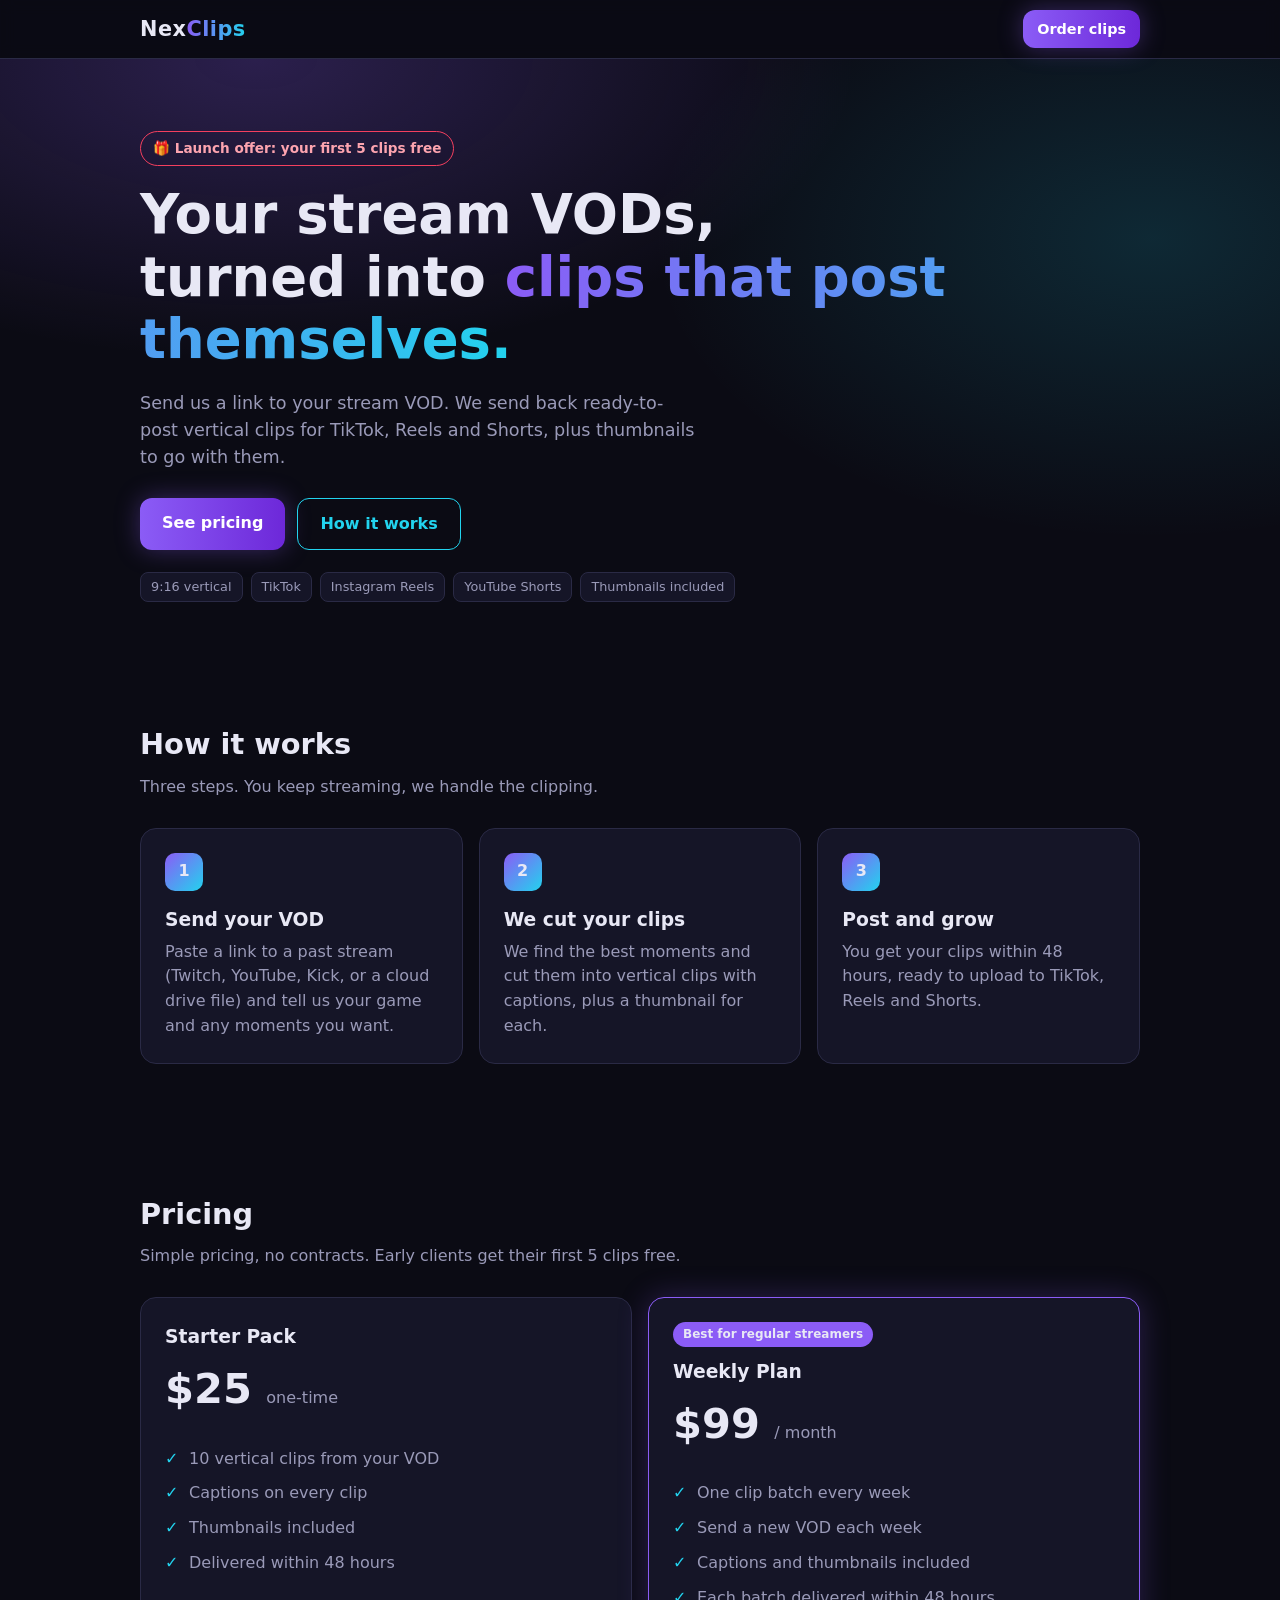
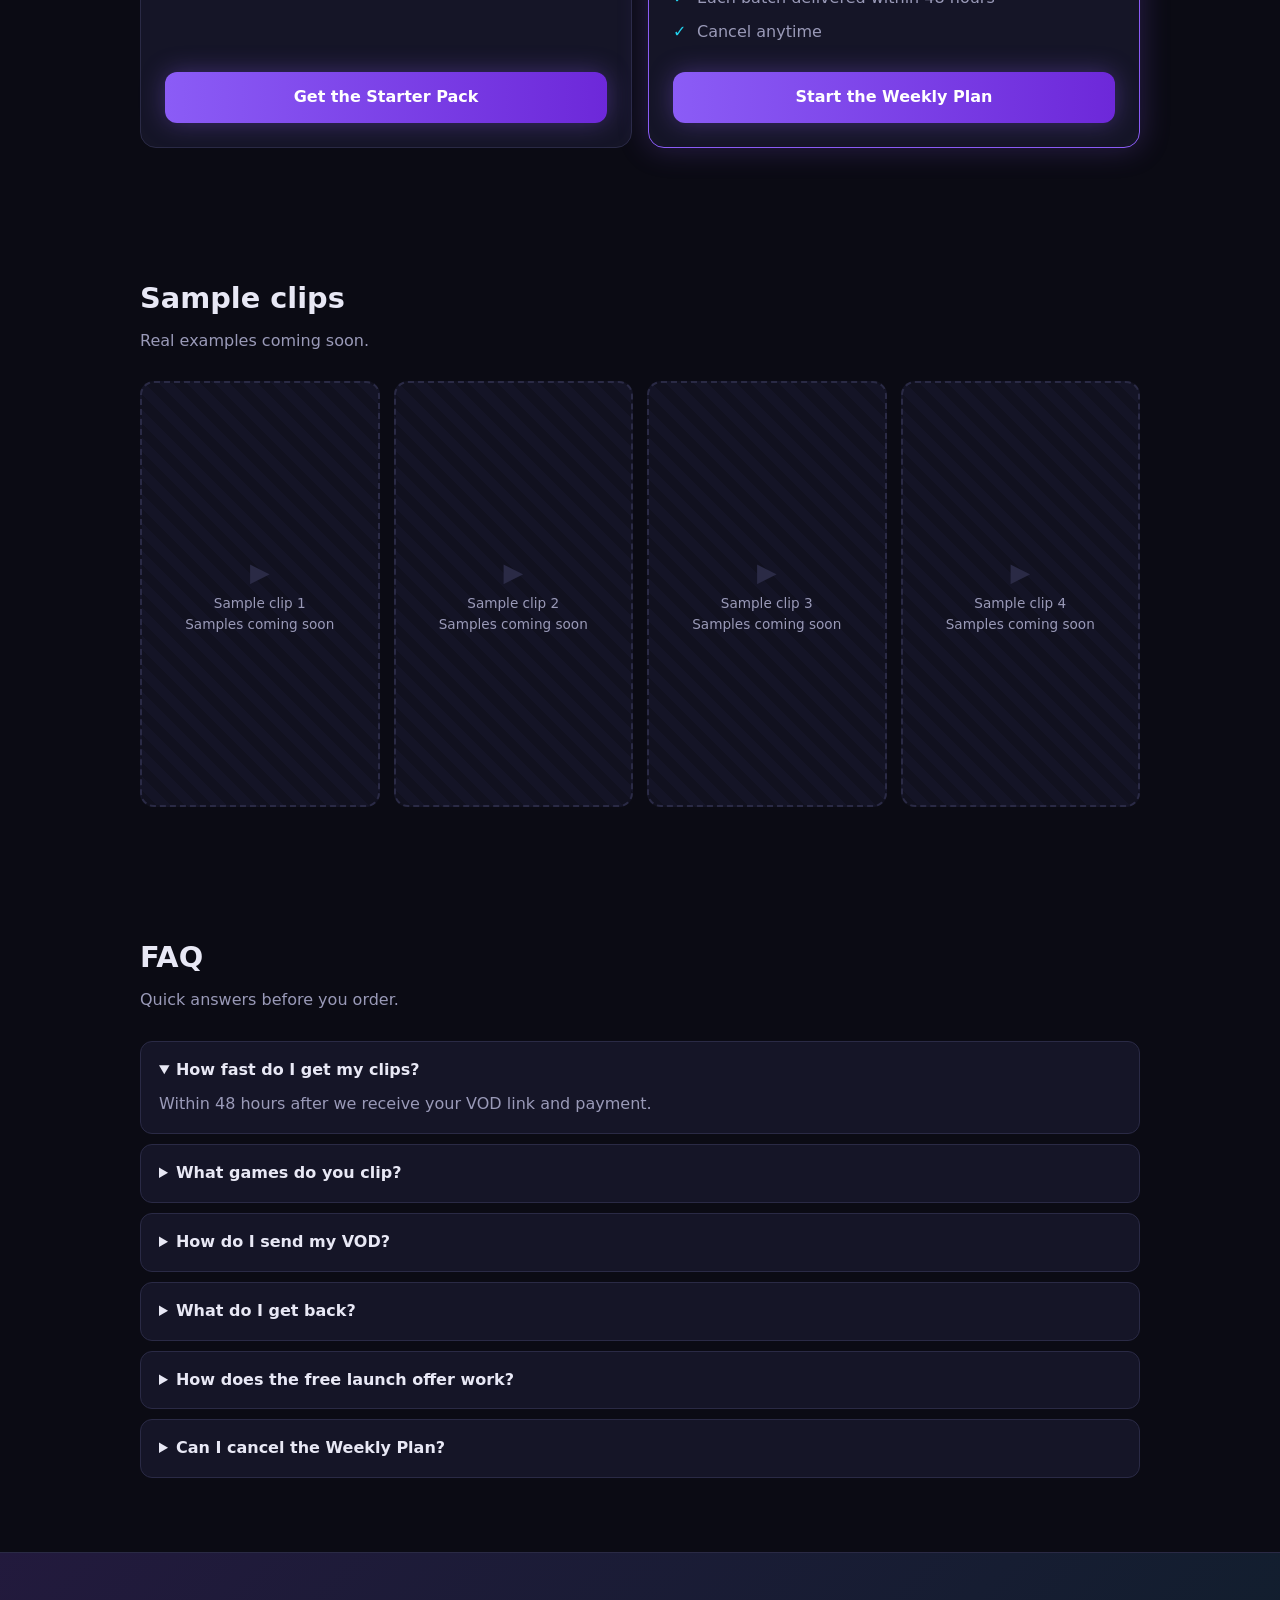
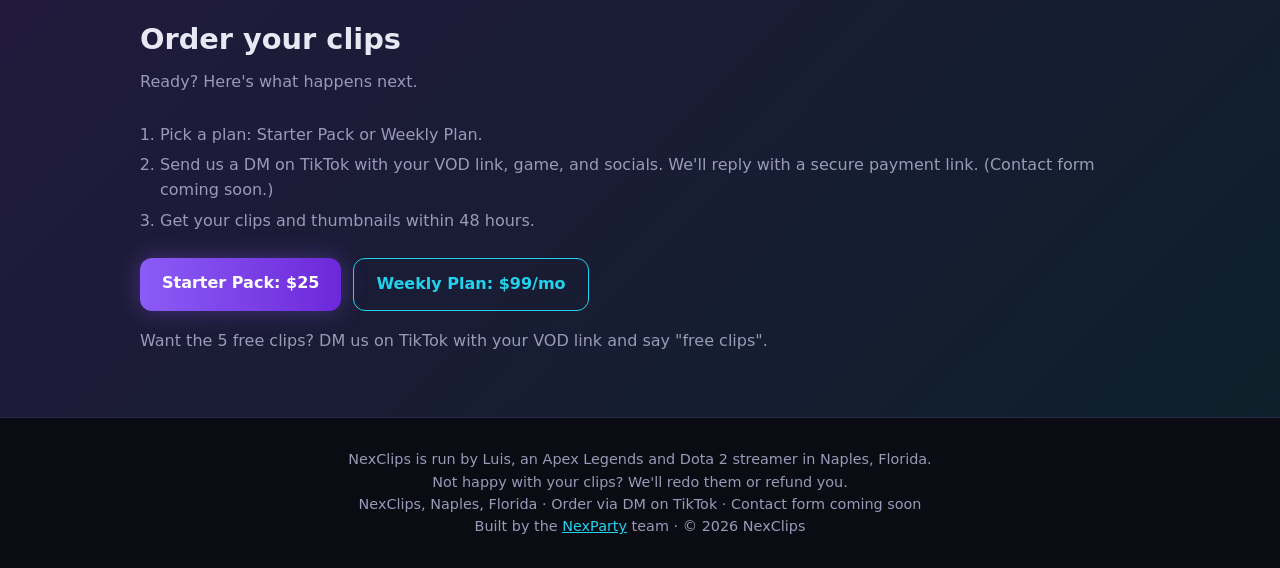
==== index.html @ 3d49427e "Add NexClips landing page" ====
<!DOCTYPE html>
<html lang="en">
<head>
<meta charset="UTF-8">
<meta name="viewport" content="width=device-width, initial-scale=1">
<title>NexClips – Stream VODs into Ready-to-Post Clips</title>
<meta name="description" content="Send your stream VOD, get vertical TikTok, Reels and Shorts clips plus thumbnails. Starter pack $25 for 10 clips.">
<style>
:root{--bg:#0b0b14;--card:#151527;--line:#2a2a45;--txt:#e8e8f5;--mut:#9a9ab8;--a1:#8b5cf6;--a2:#22d3ee;--a3:#f43f5e}
*{box-sizing:border-box;margin:0;padding:0}
html{scroll-behavior:smooth}
body{background:var(--bg);color:var(--txt);font-family:system-ui,-apple-system,"Segoe UI",Roboto,sans-serif;line-height:1.55}
a{color:var(--a2)}
.wrap{max-width:1040px;margin:0 auto;padding:0 20px}
nav{position:sticky;top:0;z-index:10;background:rgba(11,11,20,.85);backdrop-filter:blur(8px);border-bottom:1px solid var(--line)}
nav .wrap{display:flex;align-items:center;justify-content:space-between;height:58px}
.logo{font-weight:900;font-size:1.3rem;letter-spacing:.5px;text-decoration:none;color:var(--txt)}
.logo span{background:linear-gradient(90deg,var(--a1),var(--a2));-webkit-background-clip:text;background-clip:text;color:transparent}
.btn{display:inline-block;padding:13px 22px;border-radius:12px;font-weight:700;text-decoration:none;color:#fff;background:linear-gradient(90deg,var(--a1),#6d28d9);box-shadow:0 0 24px rgba(139,92,246,.35);transition:transform .15s}
.btn:hover{transform:translateY(-2px)}
.btn.alt{background:transparent;border:1px solid var(--a2);color:var(--a2);box-shadow:none}
.btn.sm{padding:8px 14px;font-size:.9rem}
section{padding:64px 0}
h1{font-size:2.3rem;line-height:1.15;font-weight:900}
h2{font-size:1.8rem;font-weight:800;margin-bottom:8px}
.sub{color:var(--mut);margin-bottom:28px}
.grad{background:linear-gradient(90deg,var(--a1),var(--a2));-webkit-background-clip:text;background-clip:text;color:transparent}
.hero{padding:72px 0 56px;background:radial-gradient(600px 300px at 20% 0%,rgba(139,92,246,.25),transparent),radial-gradient(500px 300px at 90% 30%,rgba(34,211,238,.15),transparent)}
.hero p{color:var(--mut);font-size:1.1rem;margin:18px 0 26px;max-width:560px}
.hero .ctas{display:flex;flex-wrap:wrap;gap:12px}
.promo{display:inline-block;margin-bottom:18px;padding:6px 12px;border-radius:999px;border:1px solid var(--a3);color:#fda4af;font-size:.85rem;font-weight:600}
.tags{margin-top:22px;display:flex;flex-wrap:wrap;gap:8px}
.tags span{font-size:.8rem;padding:4px 10px;border-radius:8px;background:var(--card);border:1px solid var(--line);color:var(--mut)}
.grid{display:grid;gap:16px;grid-template-columns:1fr}
.card{background:var(--card);border:1px solid var(--line);border-radius:16px;padding:24px}
.step .n{width:38px;height:38px;border-radius:10px;display:grid;place-items:center;font-weight:900;background:linear-gradient(135deg,var(--a1),var(--a2));margin-bottom:14px}
.step h3{margin-bottom:6px}
.step p{color:var(--mut)}
.price{display:flex;flex-direction:column}
.price.feat{border-color:var(--a1);box-shadow:0 0 30px rgba(139,92,246,.25)}
.price .badge{align-self:flex-start;font-size:.75rem;font-weight:700;padding:3px 10px;border-radius:999px;background:var(--a1);margin-bottom:10px}
.price .amt{font-size:2.6rem;font-weight:900;margin:6px 0}
.price .amt small{font-size:1rem;color:var(--mut);font-weight:500}
.price ul{list-style:none;margin:14px 0 22px;color:var(--mut);flex:1}
.price li{padding:5px 0 5px 24px;position:relative}
.price li:before{content:"✓";position:absolute;left:0;color:var(--a2);font-weight:900}
.price .btn{text-align:center}
.ph-note{border:1px dashed var(--a3);color:#fda4af;border-radius:12px;padding:12px 16px;font-size:.9rem;margin-bottom:20px}
.clips{display:grid;grid-template-columns:repeat(2,1fr);gap:14px}
.clip{aspect-ratio:9/16;border:2px dashed var(--line);border-radius:14px;display:grid;place-items:center;text-align:center;color:var(--mut);font-size:.85rem;padding:10px;background:repeating-linear-gradient(45deg,#11111f,#11111f 10px,#141426 10px,#141426 20px)}
.clip b{display:block;font-size:1.6rem;color:var(--line)}
details{background:var(--card);border:1px solid var(--line);border-radius:12px;padding:16px 18px;margin-bottom:10px}
summary{cursor:pointer;font-weight:700}
details p{color:var(--mut);margin-top:10px}
.order{background:linear-gradient(135deg,rgba(139,92,246,.18),rgba(34,211,238,.10));border-top:1px solid var(--line);border-bottom:1px solid var(--line)}
.order ol{margin:0 0 24px 20px;color:var(--mut)}
.order ol li{margin:6px 0}
.order .ctas{display:flex;flex-wrap:wrap;gap:12px;margin-bottom:18px}
footer{padding:30px 0;color:var(--mut);font-size:.9rem;text-align:center}
@media(min-width:720px){
 h1{font-size:3.4rem}
 .grid.three{grid-template-columns:repeat(3,1fr)}
 .grid.two{grid-template-columns:repeat(2,1fr)}
 .clips{grid-template-columns:repeat(4,1fr)}
}
</style>
</head>
<body>

<nav><div class="wrap">
  <a class="logo" href="#">Nex<span>Clips</span></a>
  <a class="btn sm" href="#order">Order clips</a>
</div></nav>

<header class="hero"><div class="wrap">
  <div class="promo">🎁 Launch offer: your first 5 clips free</div>
  <h1>Your stream VODs,<br>turned into <span class="grad">clips that post themselves.</span></h1>
  <p>Send us a link to your stream VOD. We send back ready-to-post vertical clips for TikTok, Reels and Shorts, plus thumbnails to go with them.</p>
  <div class="ctas">
    <a class="btn" href="#pricing">See pricing</a>
    <a class="btn alt" href="#how">How it works</a>
  </div>
  <div class="tags"><span>9:16 vertical</span><span>TikTok</span><span>Instagram Reels</span><span>YouTube Shorts</span><span>Thumbnails included</span></div>
</div></header>

<section id="how"><div class="wrap">
  <h2>How it works</h2>
  <p class="sub">Three steps. You keep streaming, we handle the clipping.</p>
  <div class="grid three">
    <div class="card step"><div class="n">1</div><h3>Send your VOD</h3><p>Paste a link to a past stream (Twitch, YouTube, Kick, or a cloud drive file) and tell us your game and any moments you want.</p></div>
    <div class="card step"><div class="n">2</div><h3>We cut your clips</h3><p>We find the best moments and cut them into vertical clips with captions, plus a thumbnail for each.</p></div>
    <div class="card step"><div class="n">3</div><h3>Post and grow</h3><p>You get your clips within 48 hours, ready to upload to TikTok, Reels and Shorts.</p></div>
  </div>
</div></section>

<section id="pricing"><div class="wrap">
  <h2>Pricing</h2>
  <p class="sub">Simple pricing, no contracts. Early clients get their first 5 clips free.</p>
  <div class="grid two">
    <div class="card price">
      <h3>Starter Pack</h3>
      <div class="amt">$25 <small>one-time</small></div>
      <ul><li>10 vertical clips from your VOD</li><li>Captions on every clip</li><li>Thumbnails included</li><li>Delivered within 48 hours</li></ul>
      <a class="btn" href="#order">Get the Starter Pack</a>
    </div>
    <div class="card price feat">
      <span class="badge">Best for regular streamers</span>
      <h3>Weekly Plan</h3>
      <div class="amt">$99 <small>/ month</small></div>
      <ul><li>One clip batch every week</li><li>Send a new VOD each week</li><li>Captions and thumbnails included</li><li>Each batch delivered within 48 hours</li><li>Cancel anytime</li></ul>
      <a class="btn" href="#order">Start the Weekly Plan</a>
    </div>
  </div>
</div></section>

<section id="samples"><div class="wrap">
  <h2>Sample clips</h2>
  <p class="sub">Real examples coming soon.</p>
    <div class="clips">
    <div class="clip"><div><b>▶</b>Sample clip 1<br>Samples coming soon</div></div>
    <div class="clip"><div><b>▶</b>Sample clip 2<br>Samples coming soon</div></div>
    <div class="clip"><div><b>▶</b>Sample clip 3<br>Samples coming soon</div></div>
    <div class="clip"><div><b>▶</b>Sample clip 4<br>Samples coming soon</div></div>
  </div>
</div></section>

<section id="faq"><div class="wrap">
  <h2>FAQ</h2>
  <p class="sub">Quick answers before you order.</p>
  <details open><summary>How fast do I get my clips?</summary><p>Within 48 hours after we receive your VOD link and payment.</p></details>
  <details><summary>What games do you clip?</summary><p>Any game. We started with Apex Legends and Dota 2, and we also clip other shooters, MOBAs, variety and Just Chatting streams.</p></details>
  <details><summary>How do I send my VOD?</summary><p>DM us on TikTok with a link to your stream: a Twitch or Kick VOD, a YouTube video (unlisted is fine), or a Google Drive or Dropbox file. Add timestamps if there are moments you want us to use.</p></details>
  <details><summary>What do I get back?</summary><p>Vertical 9:16 MP4 clips with captions, ready for TikTok, Reels and Shorts, plus a thumbnail image for each clip.</p></details>
  <details><summary>How does the free launch offer work?</summary><p>Early clients get their first 5 clips free. In return, we ask for a short, honest testimonial we can share.</p></details>
  <details><summary>Can I cancel the Weekly Plan?</summary><p>Yes. The plan is month to month and you can cancel anytime.</p></details>
</div></section>

<section id="order" class="order"><div class="wrap">
  <h2>Order your clips</h2>
  <p class="sub">Ready? Here's what happens next.</p>
  <ol>
    <li>Pick a plan: Starter Pack or Weekly Plan.</li>
    <li>Send us a DM on TikTok with your VOD link, game, and socials. We'll reply with a secure payment link. (Contact form coming soon.)</li>
    <li>Get your clips and thumbnails within 48 hours.</li>
  </ol>
  <div class="ctas">
    <a class="btn" href="#order">Starter Pack: $25</a>
    <a class="btn alt" href="#order">Weekly Plan: $99/mo</a>
  </div>
  <p class="sub" style="margin:0">Want the 5 free clips? DM us on TikTok with your VOD link and say "free clips".</p>
</div></section>

<footer><div class="wrap">
  <p>NexClips is run by Luis, an Apex Legends and Dota 2 streamer in Naples, Florida.</p>
  <p>Not happy with your clips? We'll redo them or refund you.</p>
  <p>NexClips, Naples, Florida · Order via DM on TikTok · Contact form coming soon</p>
  <p>Built by the <a href="https://nexparty.onrender.com" target="_blank" rel="noopener">NexParty</a> team · © 2026 NexClips</p>
</div></footer>

</body>
</html>
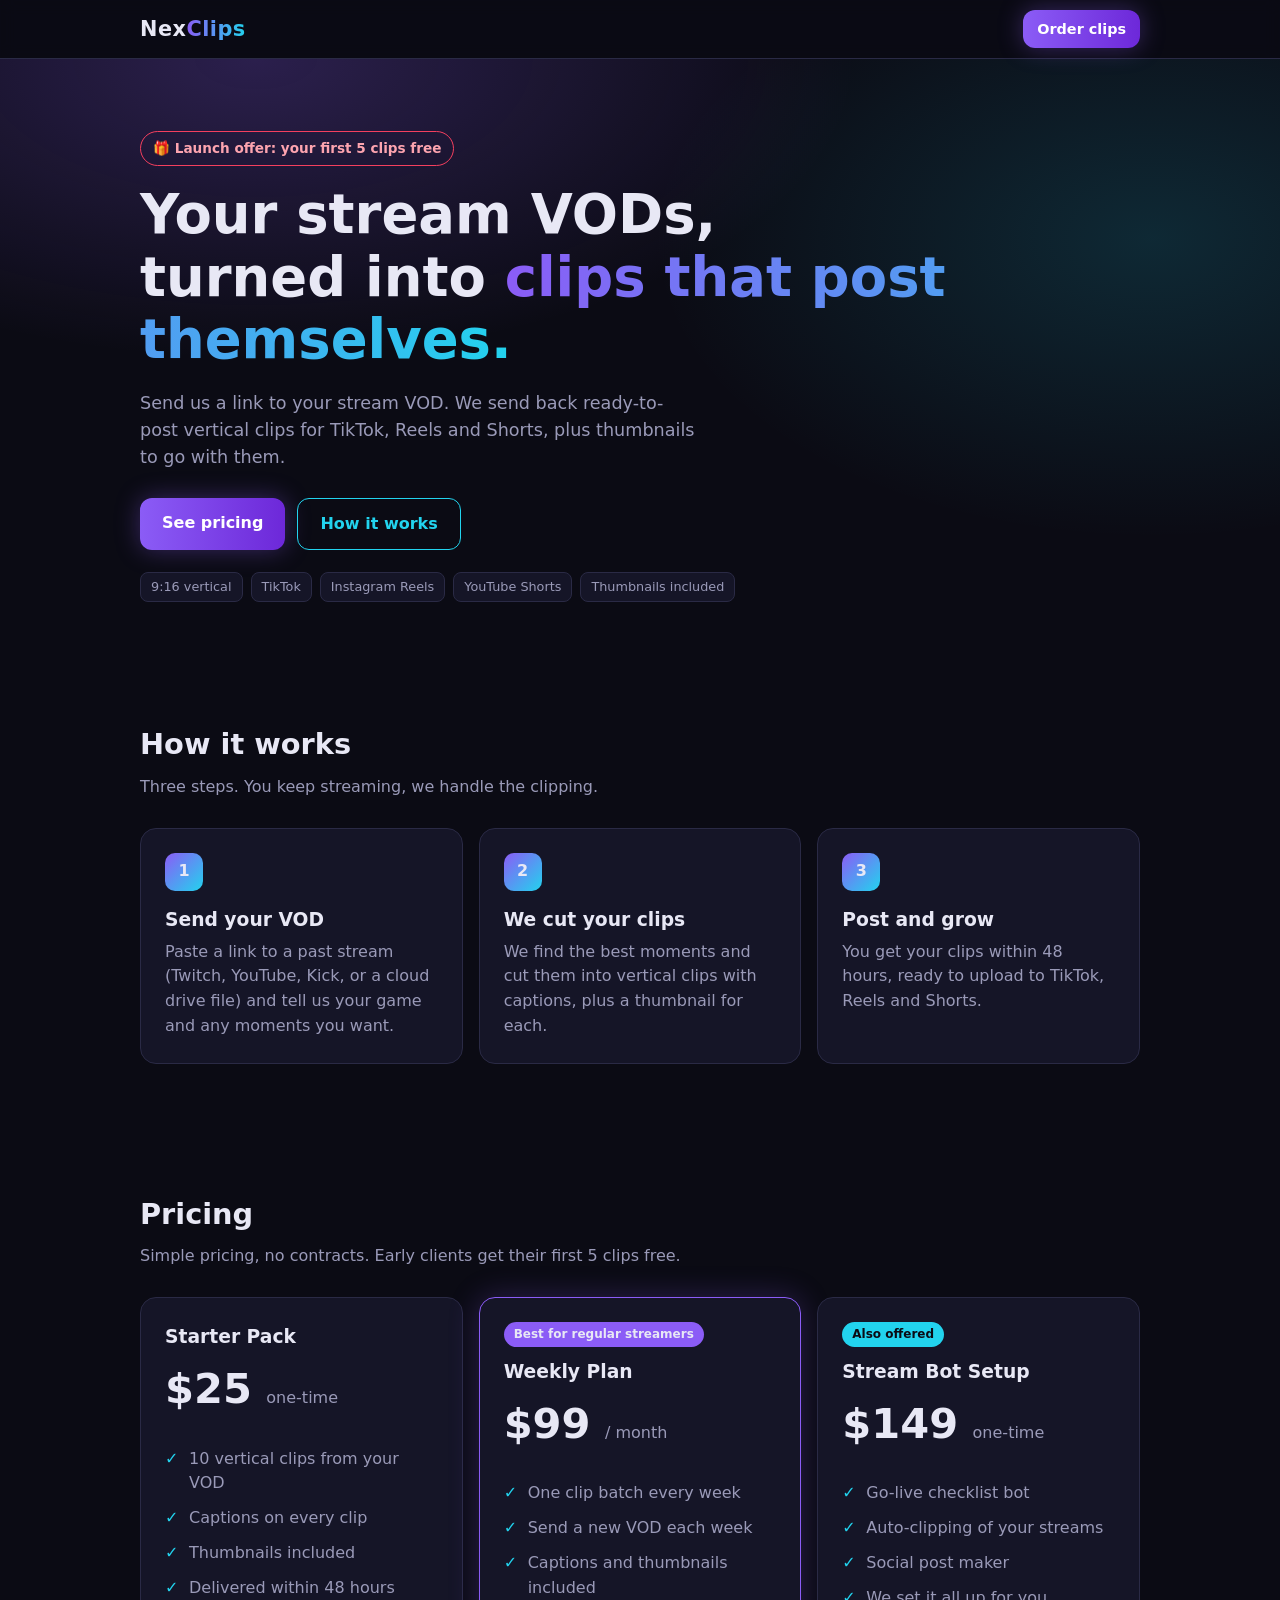
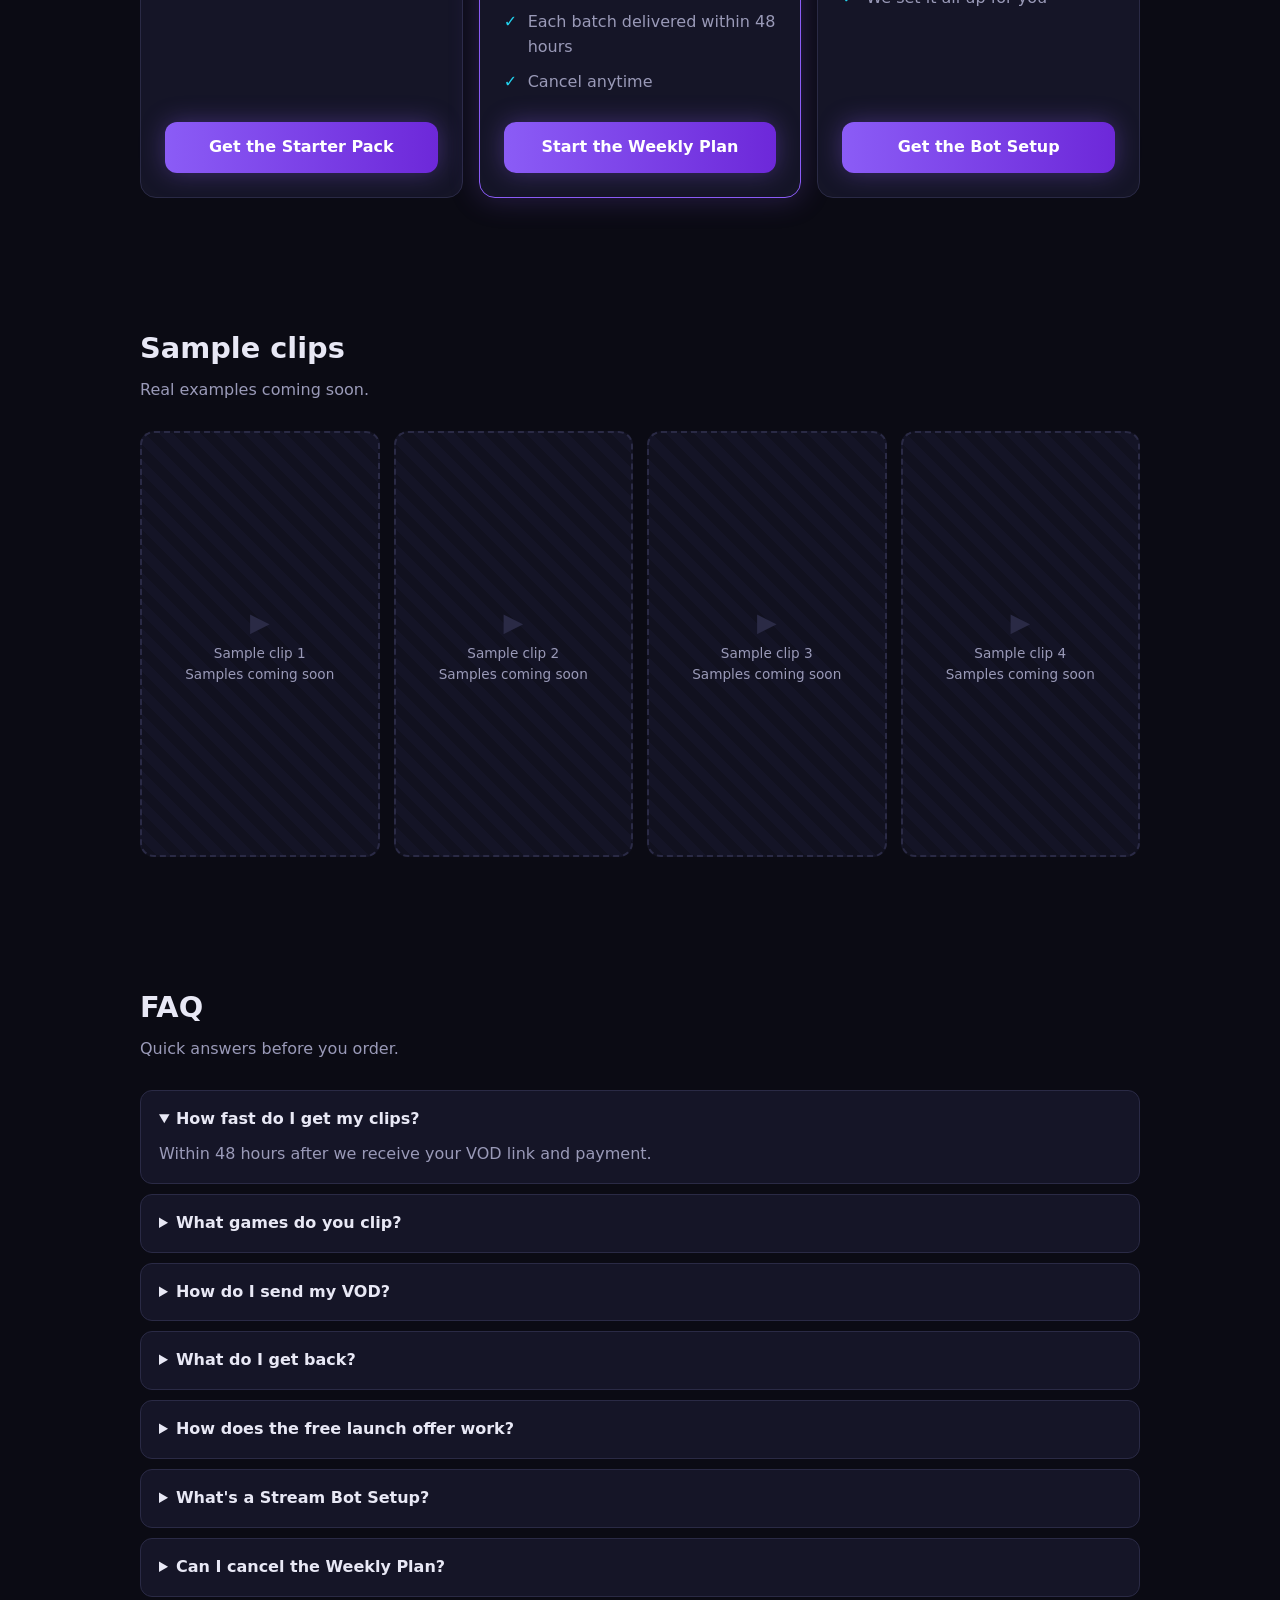
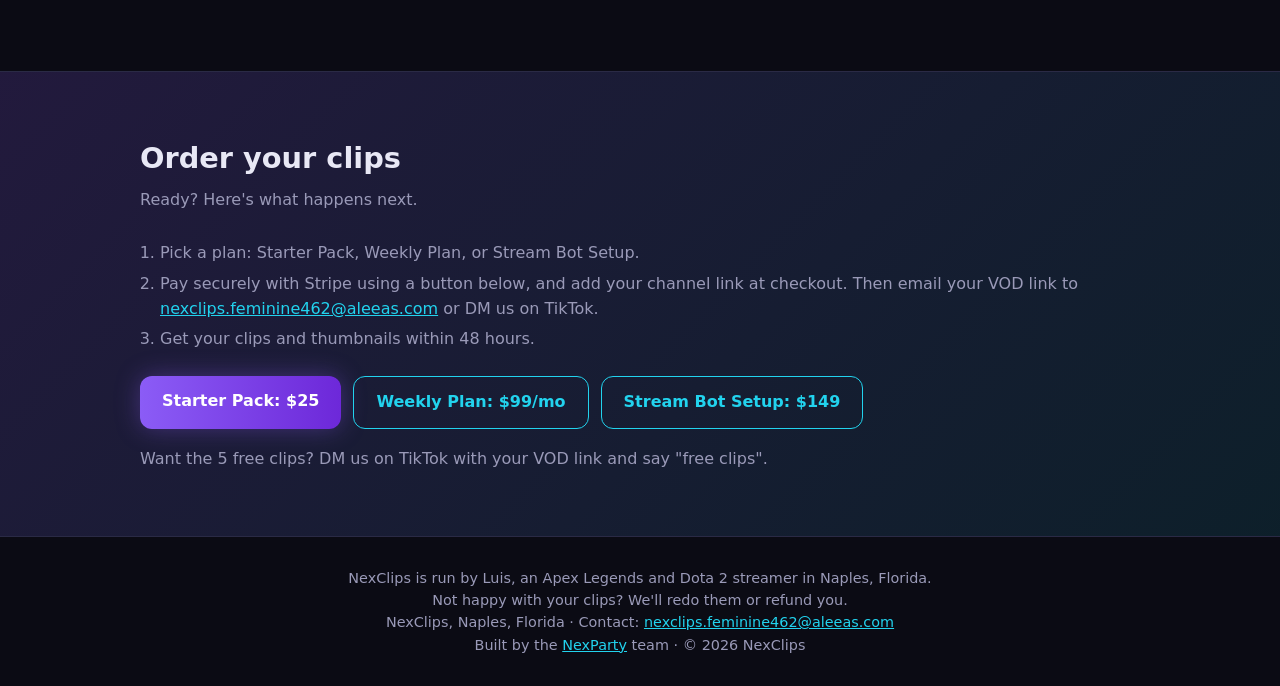
==== commit 72993177: "Add Stripe payment links, Stream Bot Setup offer, contact email" ====
--- a/index.html
+++ b/index.html
@@ -96,19 +96,26 @@
 <section id="pricing"><div class="wrap">
   <h2>Pricing</h2>
   <p class="sub">Simple pricing, no contracts. Early clients get their first 5 clips free.</p>
-  <div class="grid two">
+  <div class="grid three">
     <div class="card price">
       <h3>Starter Pack</h3>
       <div class="amt">$25 <small>one-time</small></div>
       <ul><li>10 vertical clips from your VOD</li><li>Captions on every clip</li><li>Thumbnails included</li><li>Delivered within 48 hours</li></ul>
-      <a class="btn" href="#order">Get the Starter Pack</a>
+      <a class="btn" href="https://buy.stripe.com/fZu9AS1xh1r5fpeg2z3gk00">Get the Starter Pack</a>
     </div>
     <div class="card price feat">
       <span class="badge">Best for regular streamers</span>
       <h3>Weekly Plan</h3>
       <div class="amt">$99 <small>/ month</small></div>
       <ul><li>One clip batch every week</li><li>Send a new VOD each week</li><li>Captions and thumbnails included</li><li>Each batch delivered within 48 hours</li><li>Cancel anytime</li></ul>
-      <a class="btn" href="#order">Start the Weekly Plan</a>
+      <a class="btn" href="https://buy.stripe.com/4gM14m7VFb1Fcd26rZ3gk01">Start the Weekly Plan</a>
+    </div>
+    <div class="card price">
+      <span class="badge" style="background:var(--a2);color:#0b0b14">Also offered</span>
+      <h3>Stream Bot Setup</h3>
+      <div class="amt">$149 <small>one-time</small></div>
+      <ul><li>Go-live checklist bot</li><li>Auto-clipping of your streams</li><li>Social post maker</li><li>We set it all up for you</li></ul>
+      <a class="btn" href="https://buy.stripe.com/4gMcN47VFedR4KA2bJ3gk02">Get the Bot Setup</a>
     </div>
   </div>
 </div></section>
@@ -132,6 +139,7 @@
   <details><summary>How do I send my VOD?</summary><p>DM us on TikTok with a link to your stream: a Twitch or Kick VOD, a YouTube video (unlisted is fine), or a Google Drive or Dropbox file. Add timestamps if there are moments you want us to use.</p></details>
   <details><summary>What do I get back?</summary><p>Vertical 9:16 MP4 clips with captions, ready for TikTok, Reels and Shorts, plus a thumbnail image for each clip.</p></details>
   <details><summary>How does the free launch offer work?</summary><p>Early clients get their first 5 clips free. In return, we ask for a short, honest testimonial we can share.</p></details>
+  <details><summary>What's a Stream Bot Setup?</summary><p>A one-time, done-for-you setup of AI helpers for your stream: a go-live checklist bot, auto-clipping of your streams, and a social post maker. We set it up for you, and it's yours to keep.</p></details>
   <details><summary>Can I cancel the Weekly Plan?</summary><p>Yes. The plan is month to month and you can cancel anytime.</p></details>
 </div></section>
 
@@ -139,13 +147,14 @@
   <h2>Order your clips</h2>
   <p class="sub">Ready? Here's what happens next.</p>
   <ol>
-    <li>Pick a plan: Starter Pack or Weekly Plan.</li>
-    <li>Send us a DM on TikTok with your VOD link, game, and socials. We'll reply with a secure payment link. (Contact form coming soon.)</li>
+    <li>Pick a plan: Starter Pack, Weekly Plan, or Stream Bot Setup.</li>
+    <li>Pay securely with Stripe using a button below, and add your channel link at checkout. Then email your VOD link to <a href="mailto:nexclips.feminine462@aleeas.com">nexclips.feminine462@aleeas.com</a> or DM us on TikTok.</li>
     <li>Get your clips and thumbnails within 48 hours.</li>
   </ol>
   <div class="ctas">
-    <a class="btn" href="#order">Starter Pack: $25</a>
-    <a class="btn alt" href="#order">Weekly Plan: $99/mo</a>
+    <a class="btn" href="https://buy.stripe.com/fZu9AS1xh1r5fpeg2z3gk00">Starter Pack: $25</a>
+    <a class="btn alt" href="https://buy.stripe.com/4gM14m7VFb1Fcd26rZ3gk01">Weekly Plan: $99/mo</a>
+    <a class="btn alt" href="https://buy.stripe.com/4gMcN47VFedR4KA2bJ3gk02">Stream Bot Setup: $149</a>
   </div>
   <p class="sub" style="margin:0">Want the 5 free clips? DM us on TikTok with your VOD link and say "free clips".</p>
 </div></section>
@@ -153,7 +162,7 @@
 <footer><div class="wrap">
   <p>NexClips is run by Luis, an Apex Legends and Dota 2 streamer in Naples, Florida.</p>
   <p>Not happy with your clips? We'll redo them or refund you.</p>
-  <p>NexClips, Naples, Florida · Order via DM on TikTok · Contact form coming soon</p>
+  <p>NexClips, Naples, Florida · Contact: <a href="mailto:nexclips.feminine462@aleeas.com">nexclips.feminine462@aleeas.com</a></p>
   <p>Built by the <a href="https://nexparty.onrender.com" target="_blank" rel="noopener">NexParty</a> team · © 2026 NexClips</p>
 </div></footer>
 
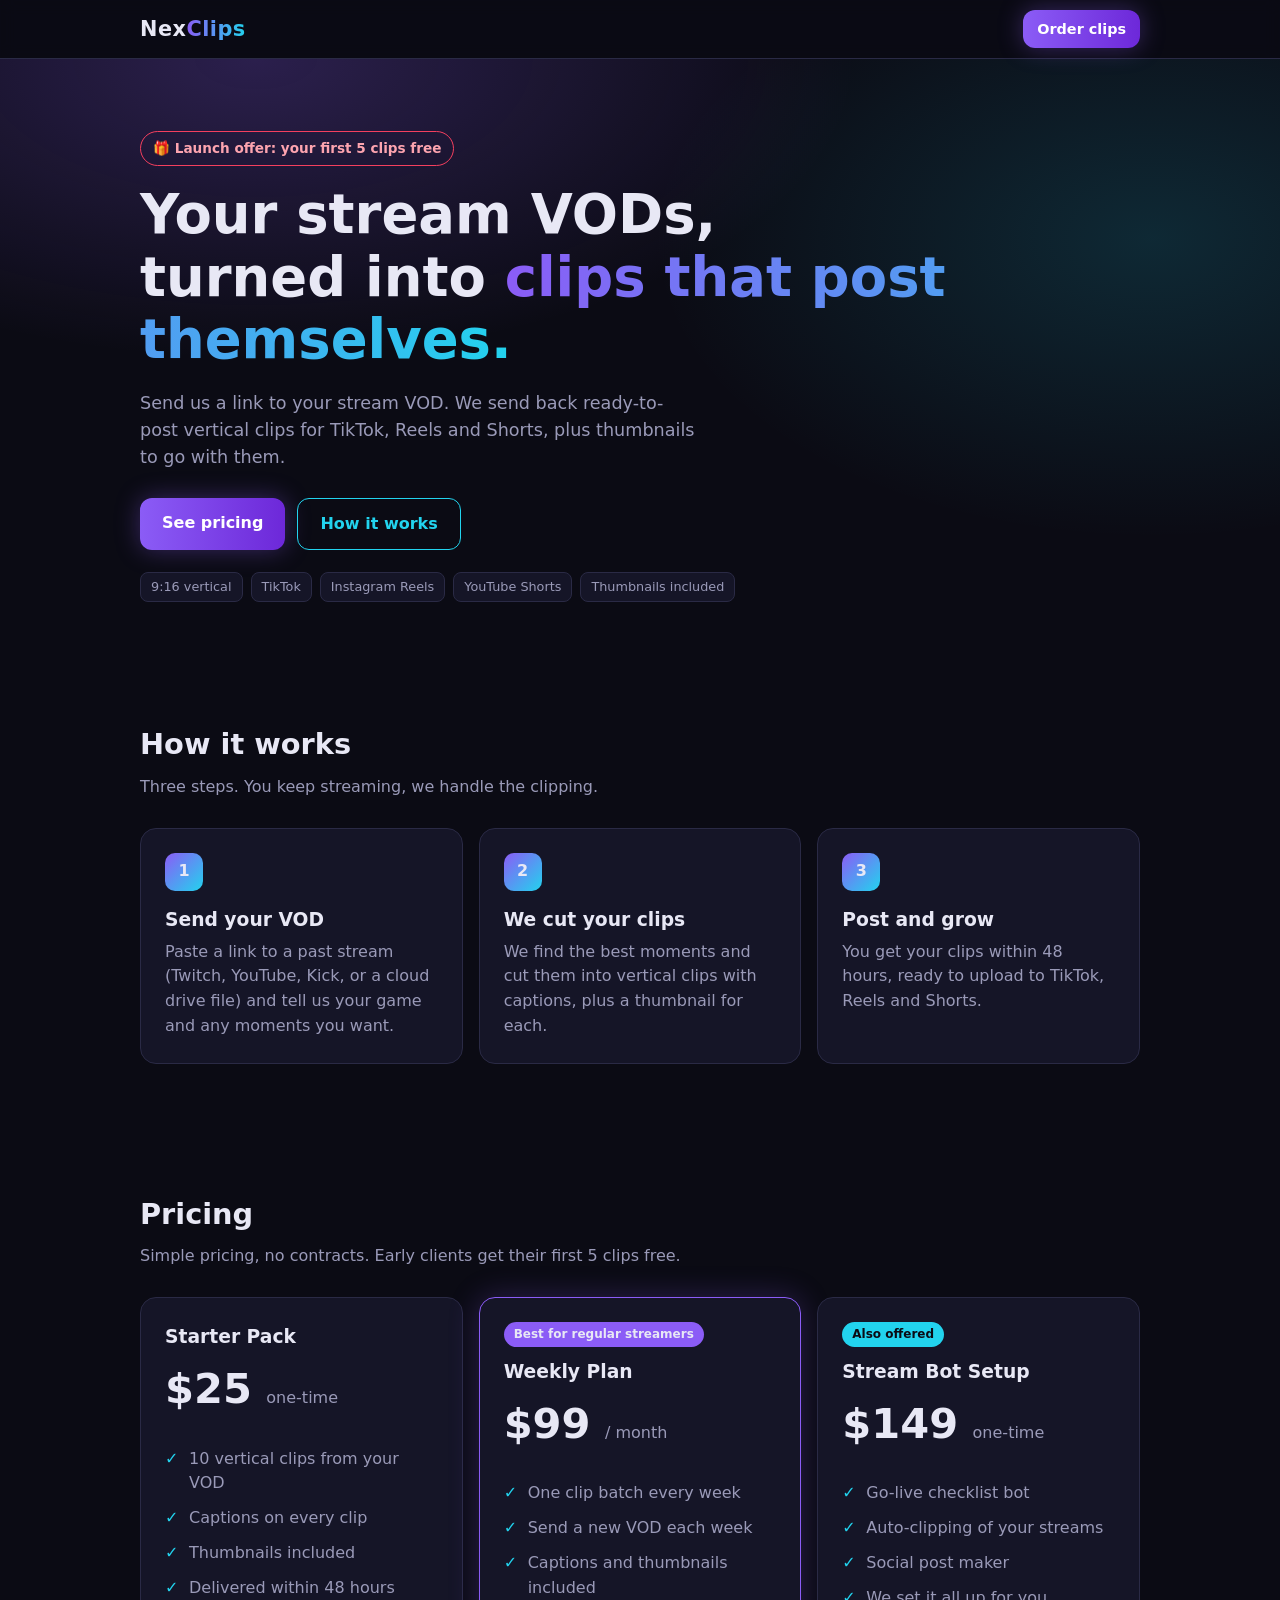
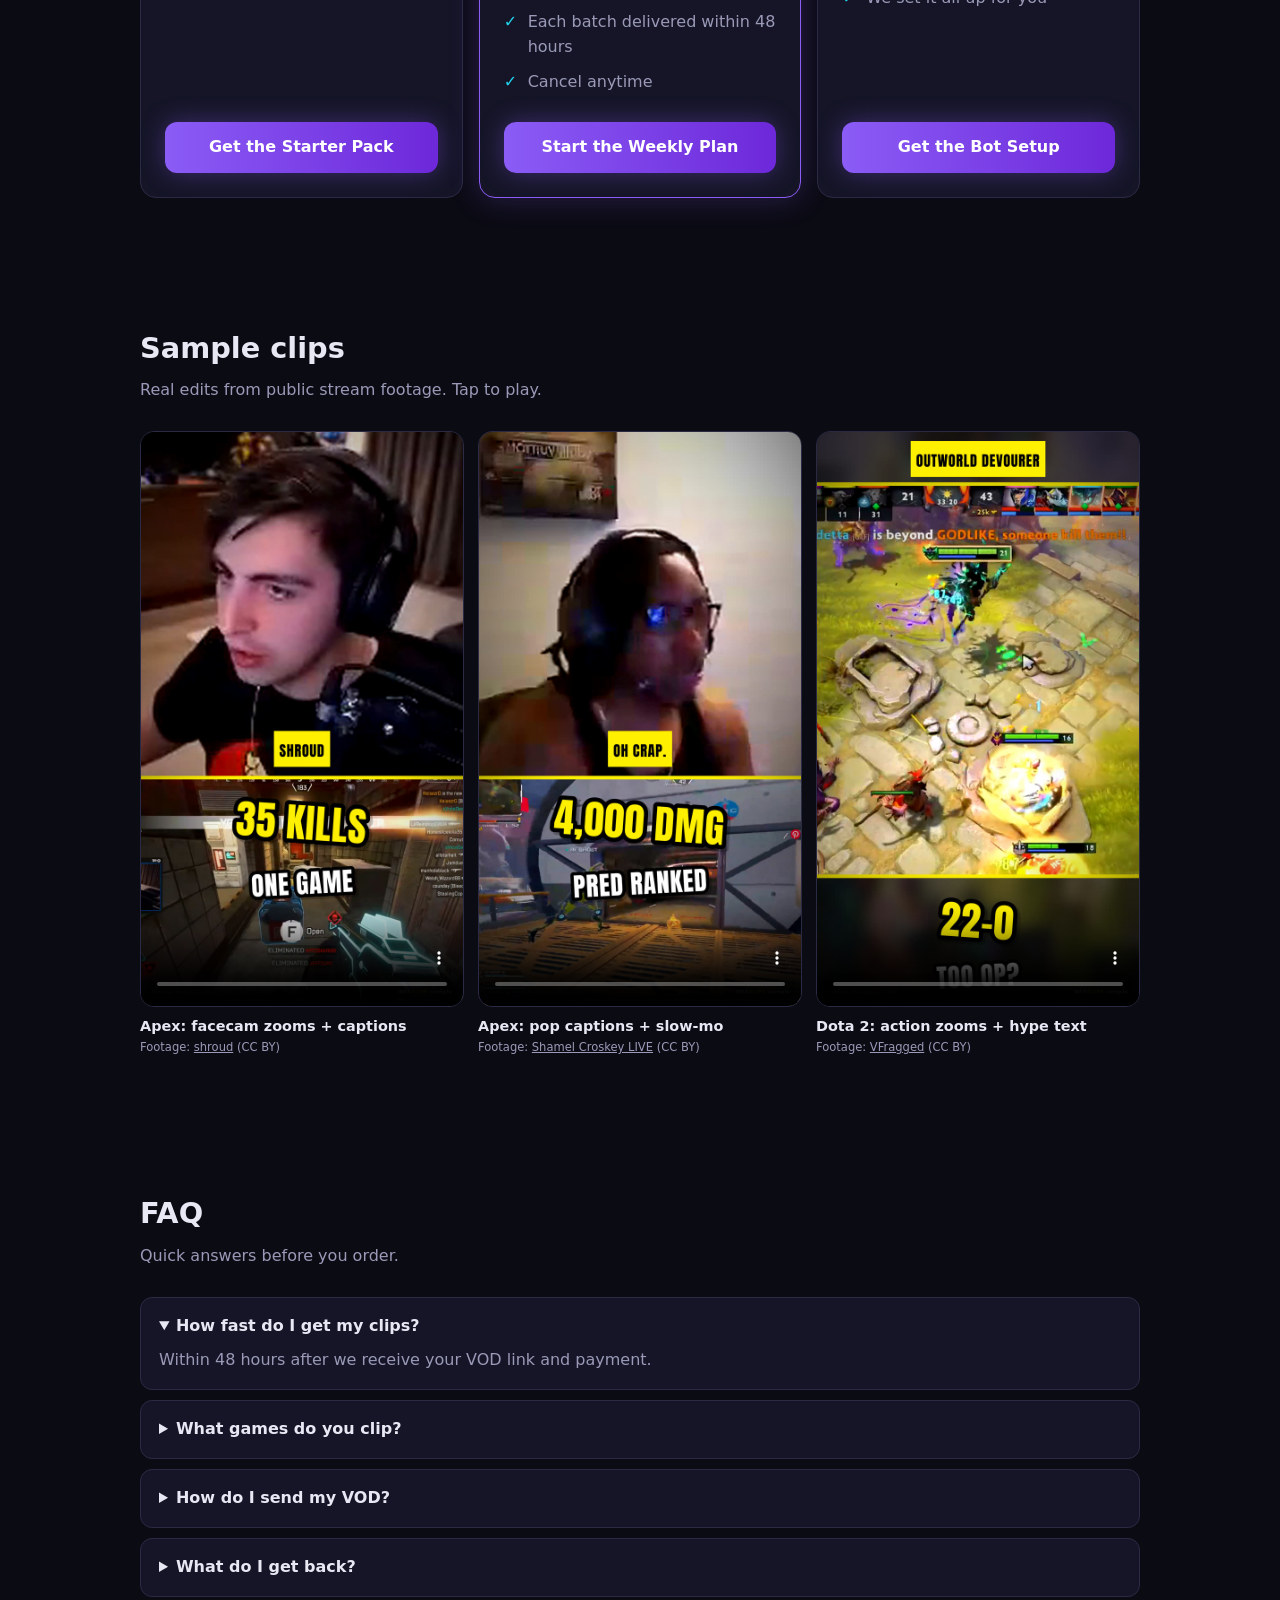
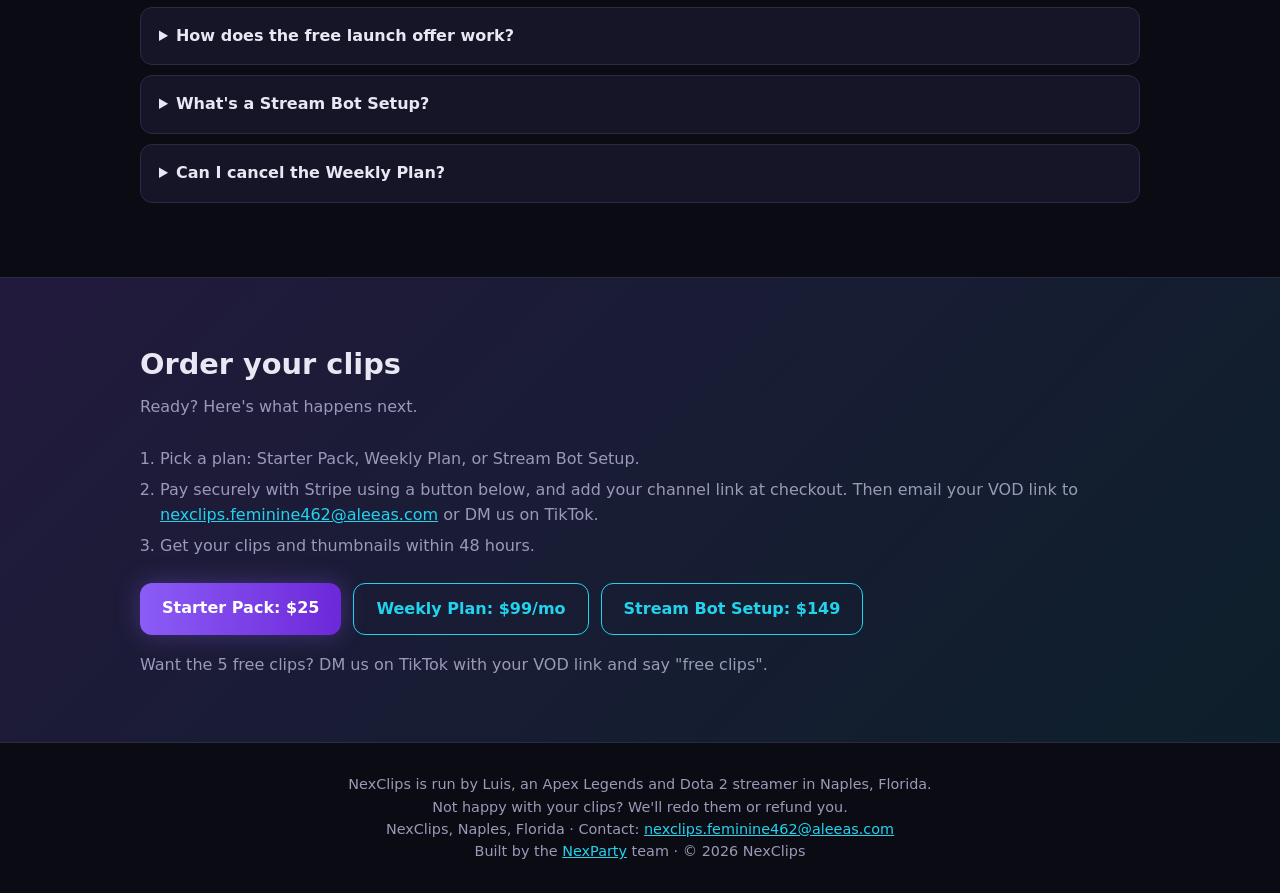
==== commit d5aa0f1c: "Show sample clips on site" ====
--- a/index.html
+++ b/index.html
@@ -48,6 +48,12 @@
 .ph-note{border:1px dashed var(--a3);color:#fda4af;border-radius:12px;padding:12px 16px;font-size:.9rem;margin-bottom:20px}
 .clips{display:grid;grid-template-columns:repeat(2,1fr);gap:14px}
 .clip{aspect-ratio:9/16;border:2px dashed var(--line);border-radius:14px;display:grid;place-items:center;text-align:center;color:var(--mut);font-size:.85rem;padding:10px;background:repeating-linear-gradient(45deg,#11111f,#11111f 10px,#141426 10px,#141426 20px)}
+.vclips{display:flex;gap:14px;overflow-x:auto;scroll-snap-type:x mandatory;-webkit-overflow-scrolling:touch;padding-bottom:6px}
+.vclip{flex:0 0 78%;scroll-snap-align:center;margin:0}
+.vclip video{display:block;width:100%;aspect-ratio:9/16;object-fit:cover;border-radius:14px;border:1px solid var(--line);background:#000}
+.vclip figcaption{margin-top:8px;font-size:.9rem;font-weight:700}
+.vclip small{display:block;margin-top:2px;font-weight:400;font-size:.72rem;color:var(--mut)}
+.vclip small a{color:var(--mut)}
 .clip b{display:block;font-size:1.6rem;color:var(--line)}
 details{background:var(--card);border:1px solid var(--line);border-radius:12px;padding:16px 18px;margin-bottom:10px}
 summary{cursor:pointer;font-weight:700}
@@ -62,6 +68,8 @@
  .grid.three{grid-template-columns:repeat(3,1fr)}
  .grid.two{grid-template-columns:repeat(2,1fr)}
  .clips{grid-template-columns:repeat(4,1fr)}
+ .vclips{display:grid;grid-template-columns:repeat(3,1fr);overflow:visible}
+ .vclip{flex:none}
 }
 </style>
 </head>
@@ -122,12 +130,11 @@
 
 <section id="samples"><div class="wrap">
   <h2>Sample clips</h2>
-  <p class="sub">Real examples coming soon.</p>
-    <div class="clips">
-    <div class="clip"><div><b>▶</b>Sample clip 1<br>Samples coming soon</div></div>
-    <div class="clip"><div><b>▶</b>Sample clip 2<br>Samples coming soon</div></div>
-    <div class="clip"><div><b>▶</b>Sample clip 3<br>Samples coming soon</div></div>
-    <div class="clip"><div><b>▶</b>Sample clip 4<br>Samples coming soon</div></div>
+  <p class="sub">Real edits from public stream footage. Tap to play.</p>
+    <div class="vclips">
+    <figure class="vclip"><video src="samples/s1.mp4" poster="samples/s1.jpg" controls playsinline muted preload="none"></video><figcaption>Apex: facecam zooms + captions<small>Footage: <a href="https://www.youtube.com/watch?v=7mY62loYPY8" target="_blank" rel="noopener">shroud</a> (CC BY)</small></figcaption></figure>
+    <figure class="vclip"><video src="samples/s2.mp4" poster="samples/s2.jpg" controls playsinline muted preload="none"></video><figcaption>Apex: pop captions + slow-mo<small>Footage: <a href="https://www.youtube.com/watch?v=MqsP5So0SSA" target="_blank" rel="noopener">Shamel Croskey LIVE</a> (CC BY)</small></figcaption></figure>
+    <figure class="vclip"><video src="samples/s3.mp4" poster="samples/s3.jpg" controls playsinline muted preload="none"></video><figcaption>Dota 2: action zooms + hype text<small>Footage: <a href="https://www.youtube.com/watch?v=DVyawmkqADg" target="_blank" rel="noopener">VFragged</a> (CC BY)</small></figcaption></figure>
   </div>
 </div></section>
 
